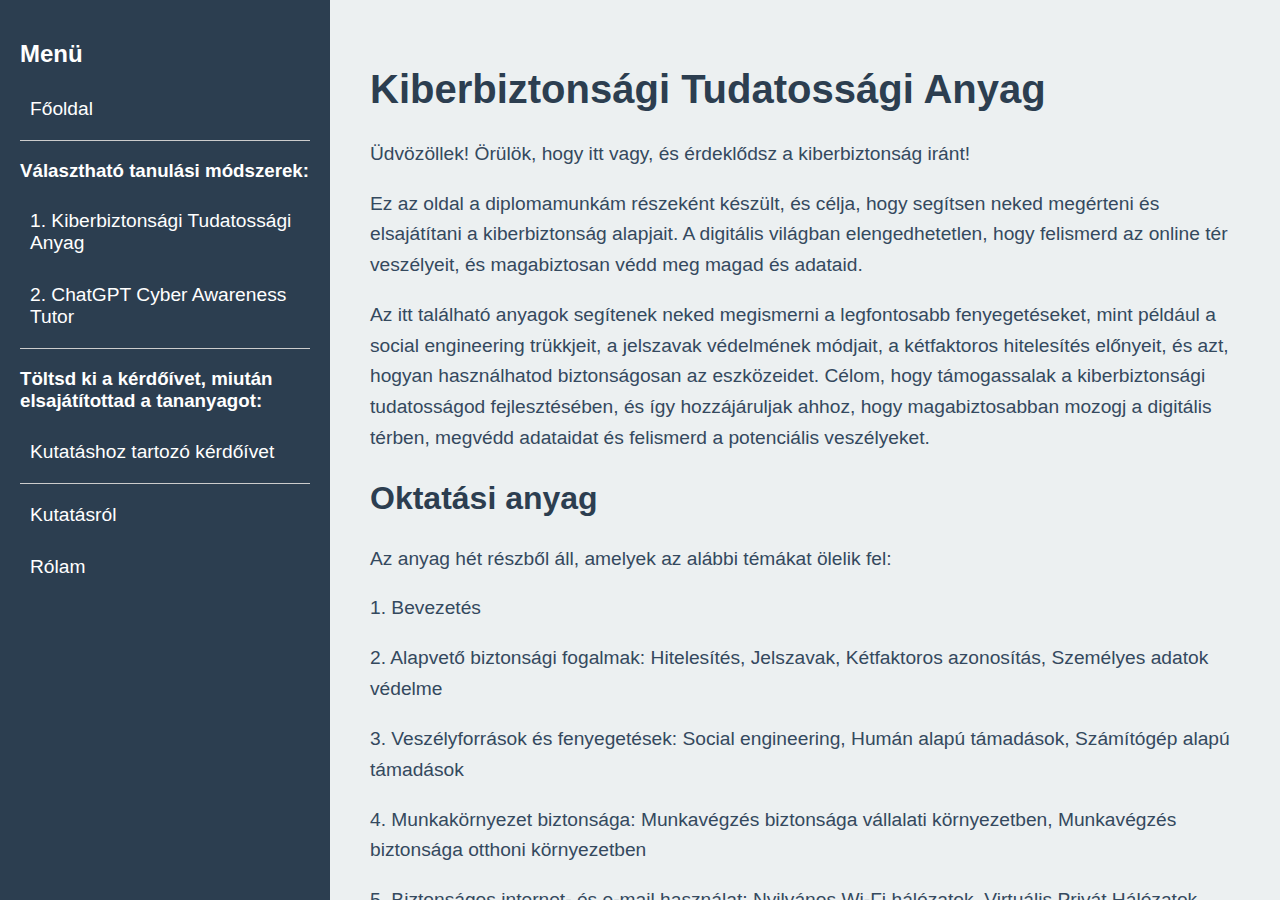
==== index.html @ da783cc3 "new menu item added" ====
<!DOCTYPE html>
<html lang="en">
<head>

    <!-- Google tag (gtag.js) -->
    <script async src="https://www.googletagmanager.com/gtag/js?id=G-TZT1EW1GNY"></script>
    <script>
        window.dataLayer = window.dataLayer || [];
        function gtag(){dataLayer.push(arguments);}
        gtag('js', new Date());

        gtag('config', 'G-TZT1EW1GNY');
    </script>

    <!-- Cloudflare Web Analytics -->
    <script defer src='https://static.cloudflareinsights.com/beacon.min.js' data-cf-beacon='{"token": "919420273ae440da86cebc139578bb29"}'>
    </script>
    <!-- End Cloudflare Web Analytics -->

    <meta charset="UTF-8">
    <meta name="viewport" content="width=device-width, initial-scale=1.0">
    <meta name="description" content="Welcome to my GitHub Pages site">
    <meta name="author" content="Your Name">
    <title>Főoldal | Kiberbiztonsági Tudatosság</title>
    <style>
        body {
            margin: 0;
            padding: 0;
            font-family: Arial, sans-serif;
        }

        /* Overall layout: two columns */
        .container {
            display: flex;
            height: 100vh;
        }

        /* Left side menu */
        .menu {
            width: 25%;
            background-color: #2c3e50;
            padding: 20px;
            box-shadow: 2px 0 5px rgba(0, 0, 0, 0.1);
            color: white;
        }

        .menu h2 {
            color: white;
            font-size: 1.5em;
            margin-bottom: 20px;
        }

        .menu a {
            display: block;
            color: white;
            text-decoration: none;
            font-size: 1.2em;
            margin: 10px 0;
            padding: 10px;
            border-radius: 5px;
        }

        .menu a:hover {
            background-color: #34495e;
        }

        hr {
            border: none;
            border-top: 1px solid #ccc;
            margin: 10px 0;
        }

        /* Right side content */
        .content {
            width: 75%;
            padding: 40px;
            background-color: #ecf0f1;
            overflow-y: auto;
        }

        .content h1 {
            color: #2c3e50;
            font-size: 2.5em;
        }

        .content h2 {
            color: #2c3e50;
            font-size: 2em;
        }

        .content h3 {
            color: #2c3e50;
            font-size: 1.75em;
        }

        .content h4 {
            color: #2c3e50;
            font-size: 1.5em;
        }

        .content h5 {
            color: #2c3e50;
            font-size: 1.25em;
        }

        .content h1 h2 h3 h4 h5{
            color: #2c3e50;
            font-weight: bold;
            margin-top: 0.5em;
            margin-bottom: 0.5em;
        }

        .content p {
            color: #34495e;
            font-size: 1.2em;
            line-height: 1.6em;
        }

        ul {
            margin: 0;
            padding-left: 20px;
            list-style-type: none;
            font-family: Arial, sans-serif;
            font-size: 1.2em;
            color: #34495e;
        }

        li {
            margin-bottom: 10px;
            padding-left: 10px;
            line-height: 1.5;
            position: relative;
        }

        li::before {
            content: "•";
            color: #2c3e50;
            font-size: 1.2em;
            margin-right: 8px;
            vertical-align: middle;
        }

        .button {
            display: flex;
            justify-content: center;
            margin-top: 20px;
        }

        .link-button {
            display: inline-block;
            padding: 15px 25px;
            font-size: 1.2em;
            color: white;
            background-color: #2c3e50;
            text-decoration: none;
            border-radius: 5px;
            box-shadow: 0 4px 8px rgba(0, 0, 0, 0.2);
            transition: background-color 0.3s;
        }

        .link-button:hover {
            background-color: #34495e;
        }

    </style>
</head>
<body>

    <div class="container">
        <!-- Left side floating menu -->
        <div class="menu">
            <h2>Menü</h2>
            <a href="">Főoldal</a>
            <hr> <!-- Elválasztó vonal -->
            <h3>Választható tanulási módszerek:</h3> <!-- Cím -->
            <a href="awareness-training.html">1. Kiberbiztonsági Tudatossági Anyag</a>
            <a href="https://chatgpt.com/g/g-dtX6oPxpB-cyber-awareness-tutor">2. ChatGPT Cyber Awareness Tutor</a>
            <hr> <!-- Másik elválasztó vonal -->
            <h3>Töltsd ki a kérdőívet, miután elsajátítottad a tananyagot:</h3> <!-- Cím -->
            <a href="https://forms.office.com/Pages/ResponsePage.aspx?id=SLszAZD3YEWmTaxGpHL7vBLHMQZ1_nBIvK2gJZeGPF1UQ0hQNzJXN1gxNEIzODdTNzFDS1hKREs2NS4u">Kutatáshoz tartozó kérdőívet</a>
            <hr>
            <a href="research.html">Kutatásról</a>
            <a href="about.html">Rólam</a>
        </div>

        <!-- Right side main content -->
        <div class="content">

            <h1>Kiberbiztonsági Tudatossági Anyag</h1>
            <p>Üdvözöllek! Örülök, hogy itt vagy, és érdeklődsz a kiberbiztonság iránt!</p>
            <p>Ez az oldal a diplomamunkám részeként készült, és célja, hogy segítsen neked megérteni és elsajátítani a kiberbiztonság alapjait. A digitális világban elengedhetetlen, hogy felismerd az online tér veszélyeit, és magabiztosan védd meg magad és adataid.</p>
            <p>Az itt található anyagok segítenek neked megismerni a legfontosabb fenyegetéseket, mint például a social engineering trükkjeit, a jelszavak védelmének módjait, a kétfaktoros hitelesítés előnyeit, és azt, hogyan használhatod biztonságosan az eszközeidet. Célom, hogy támogassalak a kiberbiztonsági tudatosságod fejlesztésében, és így hozzájáruljak ahhoz, hogy magabiztosabban mozogj a digitális térben, megvédd adataidat és felismerd a potenciális veszélyeket.</p>
            
            <h2>Oktatási anyag</h2>
            <p>Az anyag hét részből áll, amelyek az alábbi témákat ölelik fel:</p>
            <p>1. Bevezetés</p>
            <p>2. Alapvető biztonsági fogalmak: Hitelesítés, Jelszavak, Kétfaktoros azonosítás, Személyes adatok védelme</p>
            <p>3. Veszélyforrások és fenyegetések: Social engineering, Humán alapú támadások, Számítógép alapú támadások</p>
            <p>4. Munkakörnyezet biztonsága: Munkavégzés biztonsága vállalati környezetben, Munkavégzés biztonsága otthoni környezetben</p>
            <p>5. Biztonságos internet- és e-mail használat: Nyilvános Wi-Fi hálózatok, Virtuális Privát Hálózatok (VPN), Kommunikációs és közösségi média biztonsága</p>
            <p>6. Mobil eszközök biztonsága: Alkalmazások és rendszerfrissítések, Eszköz zárolása, Wi-Fi és Bluetooth, Biztonsági mentések készítése, Elvesztés vagy lopás esetén teendők</p>
            <p>7. Befejezés</p>
            <p>A teljes anyag tartalmát a Kiberbiztonsági Tudatossági Anyag oldalon éred el.</p>


            <h2>Tanulási lehetőségek</h2>
            <p>A tananyag elsajátítása két módon történhet:</p>
            
            <p><b>1. Szöveges anyag elolvasása:</b></p>
            <p>A teljes tananyag rendszerezett formában lefedi a kiberbiztonság alapjait és gyakorlati területeit (pl. social engineering, jelszavak kezelése, internetbiztonság). Szisztematikusan vezet végig a kiberbiztonsági témákon, biztosítva, hogy ne maradjon ki semmi fontos.</p>
            <p>Ez a módszer azoknak ajánlott, akik szeretik, ha egy előre meghatározott tanulási útmutató vezeti őket. A tananyag mélyebb, részletesebb ismereteket nyújt, ami elméleti és gyakorlati szempontból is alapos felkészülést biztosít</p>
            <p>A teljes tananyag bármikor újra elővehető, ha egy adott témát fel szeretnél frissíteni.</p>
            <p>A teljes tananyag feldolgozása nagyjából 3-4 órát vesz igénybe.</p>
            
            <p><b>2. ChatGPT-alapú interaktív tanulás:</b></p>
            <p>Egy ChatGPT mentor sokféle tanuló számára hasznos lehet, különösen azoknak, akiknek a tanulási igényeihez rugalmas, interaktív és személyre szabott segítségre van szükség.</p>
            <p>Ezzel a módszerrel egy mesterséges intelligenciával folytatott beszélgetés során fedezheted fel a témákat. De mindenképpen ügyelj arra, hogy az össze témát feldolgozd, amit a tananyag tartalmaz.</p>
            <p>ChatGPT mentorod rugalmas, interaktív és személyre szabott tanulást biztosít. Azonnali válaszokat kapsz bármilyen szinten, és szimulációkkal, kvízekkel is segíti a tudásod elmélyítését.</p>
            <p>Tudsz a tutorral magyarul és angolul is kommunikálni.</p>
            <p>ChatGPT-vel gyorsabban haladhatsz, mert interaktívan koncentrálhatsz a számodra legfontosabb részekre, így a teljes tananyag feldolgozása ChatGPT-vel nagyjából 2-3 órát vesz igénybe.</p>

        </div>
    </div>

</body>

</html>
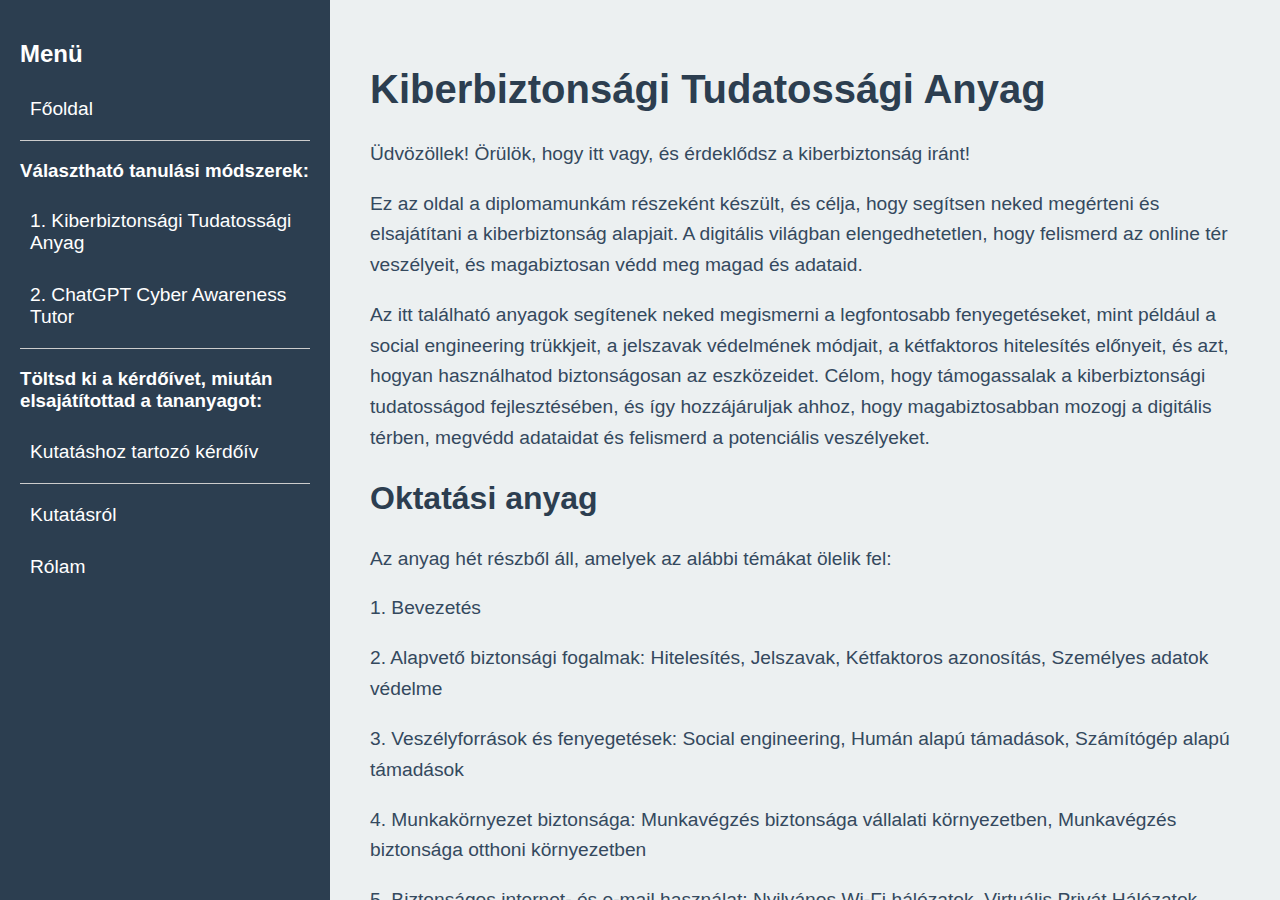
==== commit c2d1fb44: "modified content on how long does the chatgpt tutor would take" ====
--- a/index.html
+++ b/index.html
@@ -177,7 +177,7 @@
             <a href="https://chatgpt.com/g/g-dtX6oPxpB-cyber-awareness-tutor">2. ChatGPT Cyber Awareness Tutor</a>
             <hr> <!-- Másik elválasztó vonal -->
             <h3>Töltsd ki a kérdőívet, miután elsajátítottad a tananyagot:</h3> <!-- Cím -->
-            <a href="https://forms.office.com/Pages/ResponsePage.aspx?id=SLszAZD3YEWmTaxGpHL7vBLHMQZ1_nBIvK2gJZeGPF1UQ0hQNzJXN1gxNEIzODdTNzFDS1hKREs2NS4u">Kutatáshoz tartozó kérdőívet</a>
+            <a href="https://forms.office.com/Pages/ResponsePage.aspx?id=SLszAZD3YEWmTaxGpHL7vBLHMQZ1_nBIvK2gJZeGPF1UQ0hQNzJXN1gxNEIzODdTNzFDS1hKREs2NS4u">Kutatáshoz tartozó kérdőív</a>
             <hr>
             <a href="research.html">Kutatásról</a>
             <a href="about.html">Rólam</a>
@@ -217,7 +217,7 @@
             <p>Ezzel a módszerrel egy mesterséges intelligenciával folytatott beszélgetés során fedezheted fel a témákat. De mindenképpen ügyelj arra, hogy az össze témát feldolgozd, amit a tananyag tartalmaz.</p>
             <p>ChatGPT mentorod rugalmas, interaktív és személyre szabott tanulást biztosít. Azonnali válaszokat kapsz bármilyen szinten, és szimulációkkal, kvízekkel is segíti a tudásod elmélyítését.</p>
             <p>Tudsz a tutorral magyarul és angolul is kommunikálni.</p>
-            <p>ChatGPT-vel gyorsabban haladhatsz, mert interaktívan koncentrálhatsz a számodra legfontosabb részekre, így a teljes tananyag feldolgozása ChatGPT-vel nagyjából 2-3 órát vesz igénybe.</p>
+            <p>ChatGPT-vel gyorsabban haladhatsz, mert interaktívan koncentrálhatsz a számodra legfontosabb részekre, így a teljes tananyag feldolgozása ChatGPT-vel maximum 2 órát (vagy ha volt előzetes ismereted, akkor ennél kevesebbet) vesz igénybe.</p>
 
         </div>
     </div>
